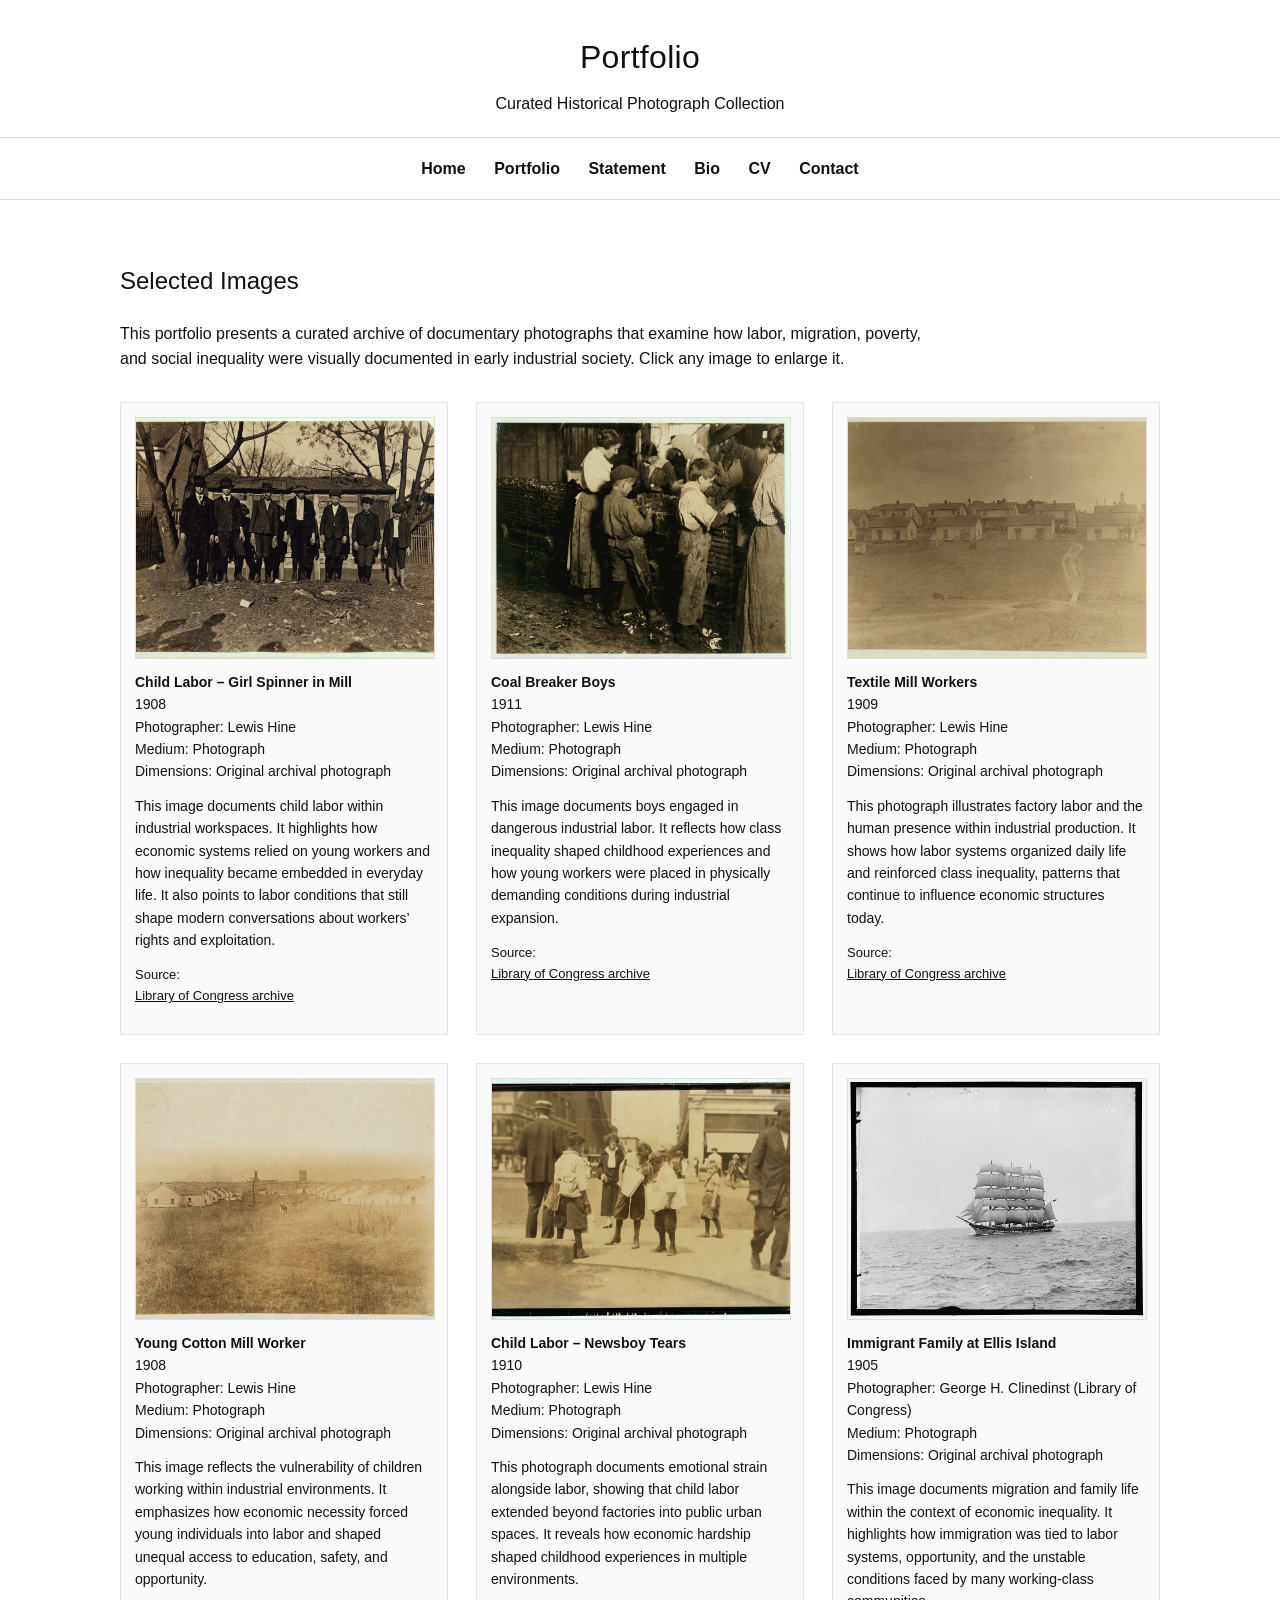
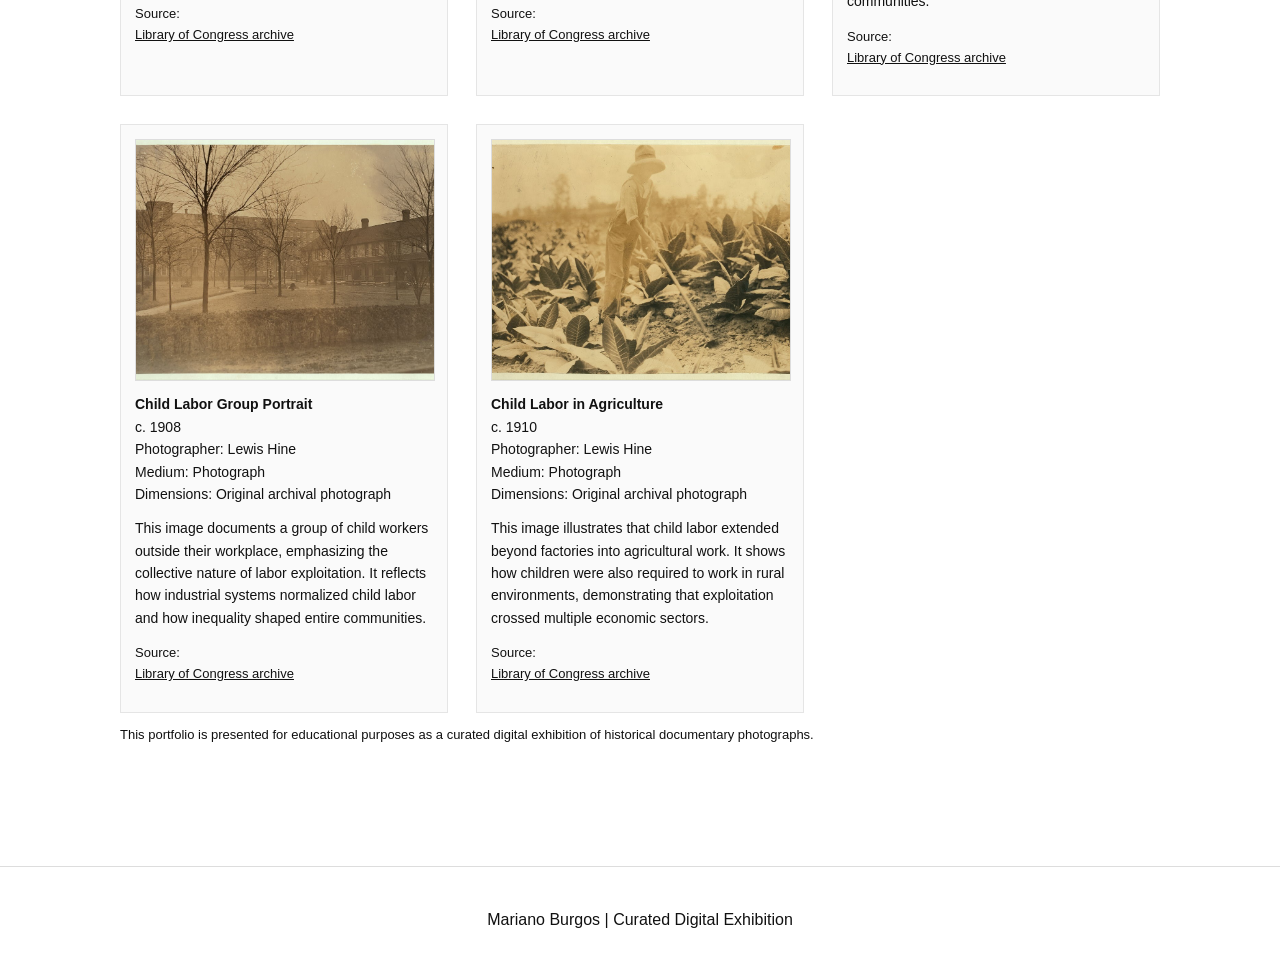
==== portfolio.html @ 3a0ec31e "Add files via upload" ====
<!DOCTYPE html>
<html lang="en">
<head>
  <meta charset="UTF-8" />
  <meta name="viewport" content="width=device-width, initial-scale=1.0" />
  <title>Portfolio | Mariano Burgos</title>
  <link rel="stylesheet" href="styles.css" />
</head>
<body>

  <header class="site-header">
    <h1>Portfolio</h1>
    <p>Curated Historical Photograph Collection</p>
  </header>

  <nav class="site-nav">
    <a href="index.html">Home</a>
    <a href="portfolio.html">Portfolio</a>
    <a href="index.html#statement">Statement</a>
    <a href="index.html#bio">Bio</a>
    <a href="index.html#cv">CV</a>
    <a href="index.html#contact">Contact</a>
  </nav>

  <main class="container">
    <section>
      <h2>Selected Images</h2>
<p class="intro-text">
  This portfolio presents a curated archive of documentary photographs that examine how labor, migration, poverty, and social inequality were visually documented in early industrial society. Click any image to enlarge it.
</p>

      <div class="gallery">

        <article class="art-card">
          <a href="image1.jpg" class="lightbox-trigger">
            <img src="image1.jpg" alt="Child Labor – Girl Spinner in Mill">
          </a>
          <div class="artwork">
            <strong>Child Labor – Girl Spinner in Mill</strong><br>
            1908<br>
            Photographer: Lewis Hine<br>
            Medium: Photograph<br>
            Dimensions: Original archival photograph
          </div>
          <p class="curator-note">
            This image documents child labor within industrial workspaces. It highlights how economic systems relied on young workers and how inequality became embedded in everyday life. It also points to labor conditions that still shape modern conversations about workers’ rights and exploitation.
          </p>
          <p class="source-line">
            Source:
            <a href="https://cdn.loc.gov/service/pnp/nclc/01500/01589v.jpg" target="_blank">Library of Congress archive</a>
          </p>
        </article>

        <article class="art-card">
          <a href="image2.jpg" class="lightbox-trigger">
            <img src="image2.jpg" alt="Coal Breaker Boys">
          </a>
          <div class="artwork">
            <strong>Coal Breaker Boys</strong><br>
            1911<br>
            Photographer: Lewis Hine<br>
            Medium: Photograph<br>
            Dimensions: Original archival photograph
          </div>
          <p class="curator-note">
            This image documents boys engaged in dangerous industrial labor. It reflects how class inequality shaped childhood experiences and how young workers were placed in physically demanding conditions during industrial expansion.
          </p>
          <p class="source-line">
            Source:
            <a href="https://cdn.loc.gov/service/pnp/nclc/01000/01016v.jpg" target="_blank">Library of Congress archive</a>
          </p>
        </article>

        <article class="art-card">
          <a href="image3.jpg" class="lightbox-trigger">
            <img src="image3.jpg" alt="Textile Mill Workers">
          </a>
          <div class="artwork">
            <strong>Textile Mill Workers</strong><br>
            1909<br>
            Photographer: Lewis Hine<br>
            Medium: Photograph<br>
            Dimensions: Original archival photograph
          </div>
          <p class="curator-note">
            This photograph illustrates factory labor and the human presence within industrial production. It shows how labor systems organized daily life and reinforced class inequality, patterns that continue to influence economic structures today.
          </p>
          <p class="source-line">
            Source:
            <a href="https://cdn.loc.gov/service/pnp/nclc/01400/01434v.jpg" target="_blank">Library of Congress archive</a>
          </p>
        </article>

        <article class="art-card">
          <a href="image4.jpg" class="lightbox-trigger">
            <img src="image4.jpg" alt="Young Cotton Mill Worker">
          </a>
          <div class="artwork">
            <strong>Young Cotton Mill Worker</strong><br>
            1908<br>
            Photographer: Lewis Hine<br>
            Medium: Photograph<br>
            Dimensions: Original archival photograph
          </div>
          <p class="curator-note">
            This image reflects the vulnerability of children working within industrial environments. It emphasizes how economic necessity forced young individuals into labor and shaped unequal access to education, safety, and opportunity.
          </p>
          <p class="source-line">
            Source:
            <a href="https://cdn.loc.gov/service/pnp/nclc/01400/01418v.jpg" target="_blank">Library of Congress archive</a>
          </p>
        </article>

        <article class="art-card">
          <a href="image5.jpg" class="lightbox-trigger">
            <img src="image5.jpg" alt="Child Labor – Newsboy Tears">
          </a>
          <div class="artwork">
            <strong>Child Labor – Newsboy Tears</strong><br>
            1910<br>
            Photographer: Lewis Hine<br>
            Medium: Photograph<br>
            Dimensions: Original archival photograph
          </div>
          <p class="curator-note">
            This photograph documents emotional strain alongside labor, showing that child labor extended beyond factories into public urban spaces. It reveals how economic hardship shaped childhood experiences in multiple environments.
          </p>
          <p class="source-line">
            Source:
            <a href="https://cdn.loc.gov/service/pnp/nclc/04000/04056v.jpg" target="_blank">Library of Congress archive</a>
          </p>
        </article>

        <article class="art-card">
          <a href="image6.jpg" class="lightbox-trigger">
            <img src="image6.jpg" alt="Immigrant Family at Ellis Island">
          </a>
          <div class="artwork">
            <strong>Immigrant Family at Ellis Island</strong><br>
            1905<br>
            Photographer: George H. Clinedinst (Library of Congress)<br>
            Medium: Photograph<br>
            Dimensions: Original archival photograph
          </div>
          <p class="curator-note">
            This image documents migration and family life within the context of economic inequality. It highlights how immigration was tied to labor systems, opportunity, and the unstable conditions faced by many working-class communities.
          </p>
          <p class="source-line">
            Source:
            <a href="https://cdn.loc.gov/service/pnp/det/4a10000/4a15000/4a15700/4a15788v.jpg" target="_blank">Library of Congress archive</a>
          </p>
        </article>

        <article class="art-card">
          <a href="image7.jpg" class="lightbox-trigger">
            <img src="image7.jpg" alt="Child Labor Group Portrait">
          </a>
          <div class="artwork">
            <strong>Child Labor Group Portrait</strong><br>
            c. 1908<br>
            Photographer: Lewis Hine<br>
            Medium: Photograph<br>
            Dimensions: Original archival photograph
          </div>
          <p class="curator-note">
            This image documents a group of child workers outside their workplace, emphasizing the collective nature of labor exploitation. It reflects how industrial systems normalized child labor and how inequality shaped entire communities.
          </p>
          <p class="source-line">
            Source:
            <a href="https://cdn.loc.gov/service/pnp/nclc/01500/01584v.jpg" target="_blank">Library of Congress archive</a>
          </p>
        </article>

        <article class="art-card">
          <a href="image8.jpg" class="lightbox-trigger">
            <img src="image8.jpg" alt="Child Labor in Agriculture">
          </a>
          <div class="artwork">
            <strong>Child Labor in Agriculture</strong><br>
            c. 1910<br>
            Photographer: Lewis Hine<br>
            Medium: Photograph<br>
            Dimensions: Original archival photograph
          </div>
          <p class="curator-note">
            This image illustrates that child labor extended beyond factories into agricultural work. It shows how children were also required to work in rural environments, demonstrating that exploitation crossed multiple economic sectors.
          </p>
          <p class="source-line">
            Source:
            <a href="https://cdn.loc.gov/service/pnp/nclc/00500/00553v.jpg" target="_blank">Library of Congress archive</a>
          </p>
        </article>

      </div>

      <p class="archive-note">
        This portfolio is presented for educational purposes as a curated digital exhibition of historical documentary photographs.
      </p>
    </section>
  </main>

  <div id="lightbox" class="lightbox">
    <span class="lightbox-close">&times;</span>
    <img class="lightbox-content" id="lightbox-image" alt="Expanded artwork">
  </div>

  <footer class="site-footer">
    <p>Mariano Burgos | Curated Digital Exhibition</p>
  </footer>

  <script src="script.js"></script>
</body>
</html>
---- styles.css ----
body {
  font-family: Arial, sans-serif;
  margin: 0;
  background: #ffffff;
  color: #111111;
  line-height: 1.6;
}

.hero {
  width: 100%;
  border-bottom: 1px solid #dddddd;
  background: #ffffff;
}

.hero img {
  width: 100%;
  max-height: 520px;
  object-fit: cover;
  display: block;
}

.hero-caption {
  font-size: 12px;
  text-align: center;
  margin: 0;
  padding: 10px 12px 14px;
  color: #555555;
}

.hero-caption a {
  color: #555555;
}

.site-header {
  text-align: center;
  padding: 32px 20px 20px;
  border-bottom: 1px solid #dddddd;
}

.site-header h1 {
  margin: 0 0 8px;
  font-weight: normal;
  letter-spacing: 0.3px;
}

.site-header p {
  margin: 0;
}

.site-nav {
  text-align: center;
  padding: 18px 12px;
  border-bottom: 1px solid #dddddd;
  background: #ffffff;
  position: sticky;
  top: 0;
  z-index: 10;
}

.site-nav a {
  color: #111111;
  text-decoration: none;
  margin: 0 12px;
  font-weight: bold;
}

.site-nav a:hover {
  text-decoration: underline;
}

.container {
  max-width: 1040px;
  margin: 0 auto;
  padding: 42px 20px;
}

section {
  margin-bottom: 58px;
}

h2, h3 {
  font-weight: normal;
}

.intro-block {
  background: #fafafa;
  border: 1px solid #e6e6e6;
  padding: 22px;
}

ul {
  padding-left: 20px;
}

.download-link {
  margin-bottom: 20px;
}

.button-link {
  display: inline-block;
  padding: 10px 16px;
  border: 1px solid #111111;
  text-decoration: none;
  color: #111111;
  font-weight: bold;
}

.button-link:hover {
  background: #111111;
  color: #ffffff;
}

#contact a,
.download-link a,
.source-line a,
.archive-note a {
  color: #111111;
}

.intro-text,
.archive-note {
  max-width: 820px;
}

.gallery {
  display: grid;
  grid-template-columns: repeat(auto-fit, minmax(280px, 1fr));
  gap: 28px;
  margin-top: 30px;
}

.art-card {
  border: 1px solid #e5e5e5;
  padding: 14px;
  background: #fafafa;
}

.art-card a {
  display: block;
}

.art-card img {
  width: 100%;
  height: 240px;
  object-fit: cover;
  display: block;
  border: 1px solid #dddddd;
  cursor: pointer;
}

.artwork {
  font-size: 14px;
  margin-top: 12px;
}

.curator-note {
  font-size: 14px;
  margin-top: 12px;
}

.source-line,
.archive-note {
  font-size: 13px;
  margin-top: 12px;
}

.note-section {
  border-top: 1px solid #dddddd;
  padding-top: 20px;
}

.site-footer {
  text-align: center;
  padding: 24px 20px;
  border-top: 1px solid #dddddd;
  margin-top: 20px;
}

.lightbox {
  display: none;
  position: fixed;
  z-index: 999;
  padding-top: 40px;
  left: 0;
  top: 0;
  width: 100%;
  height: 100%;
  overflow: auto;
  background-color: rgba(0, 0, 0, 0.92);
}

.lightbox-content {
  margin: auto;
  display: block;
  max-width: 90%;
  max-height: 85vh;
}

.lightbox-close {
  position: absolute;
  top: 18px;
  right: 30px;
  color: #ffffff;
  font-size: 40px;
  font-weight: bold;
  cursor: pointer;
}

@media (max-width: 640px) {
  .site-nav a {
    display: inline-block;
    margin: 6px 8px;
  }

  .art-card img {
    height: 220px;
  }

  .lightbox-content {
    max-width: 95%;
  }
}
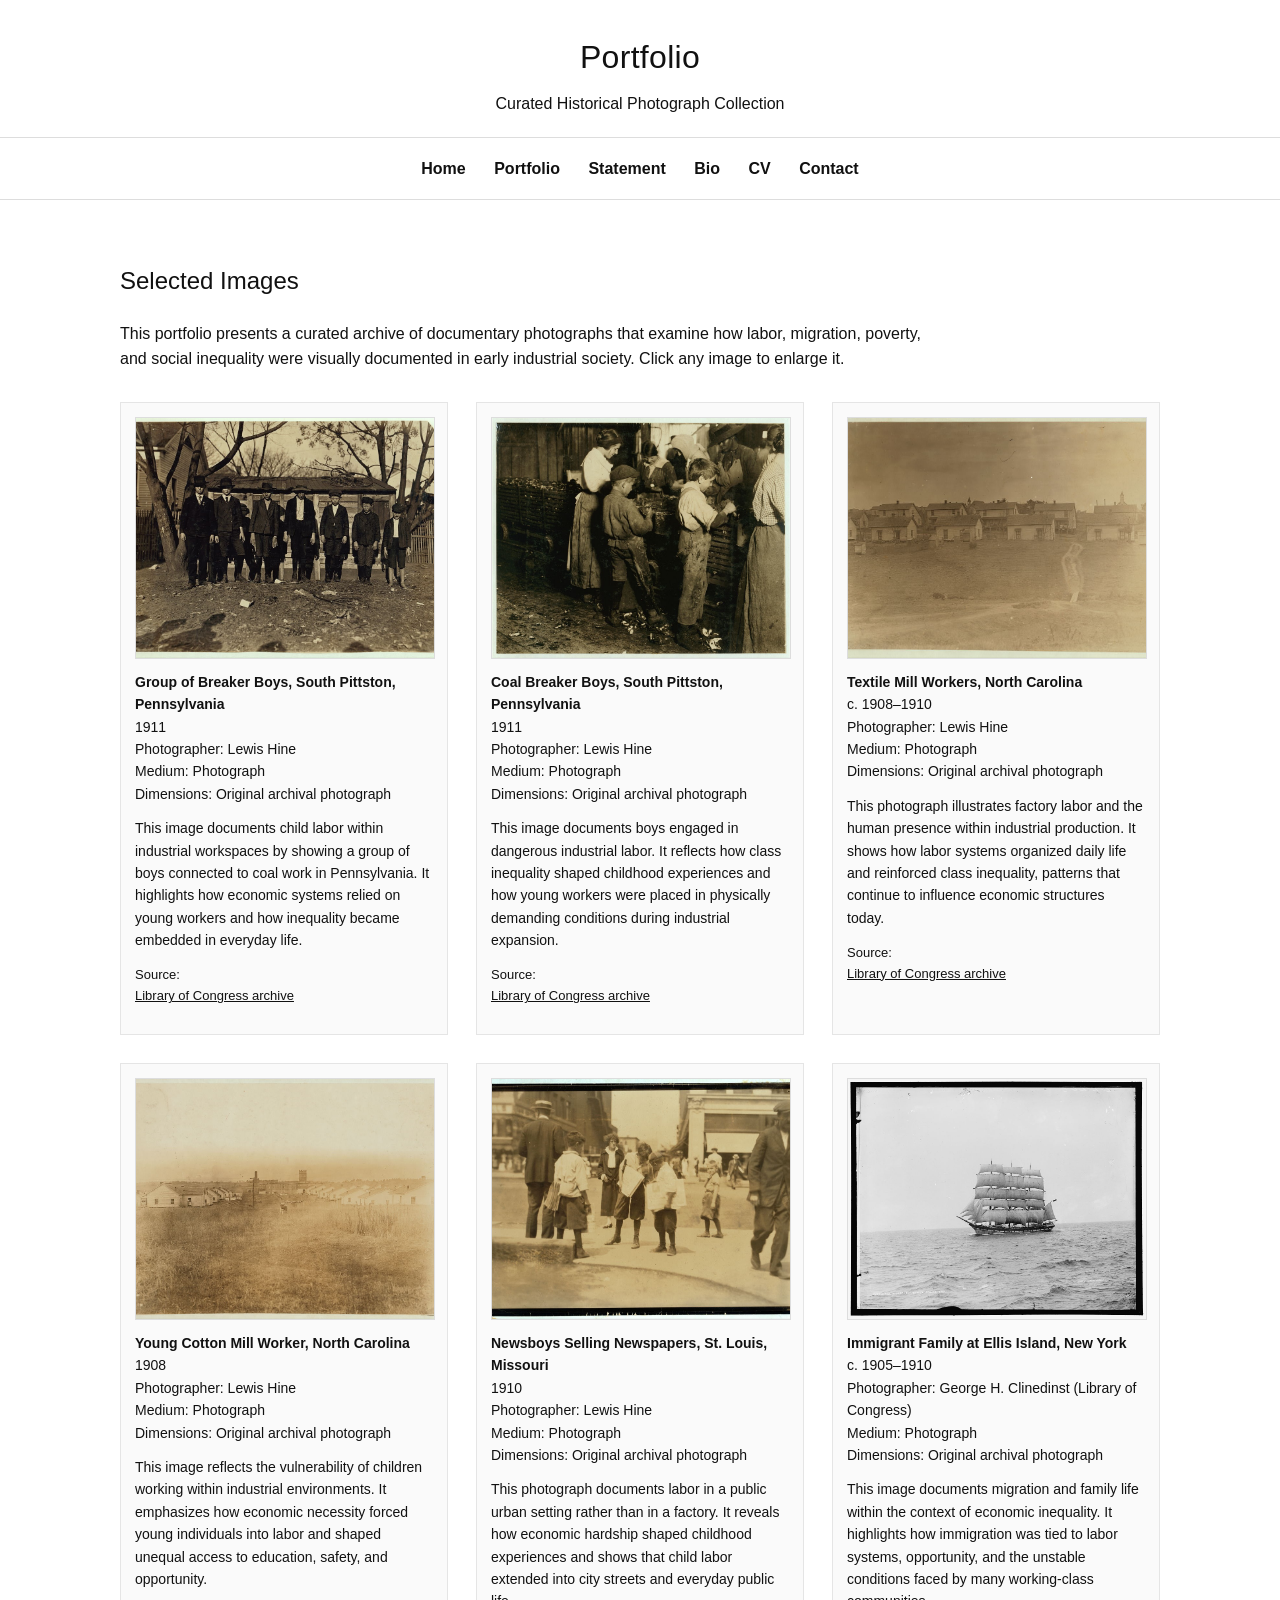
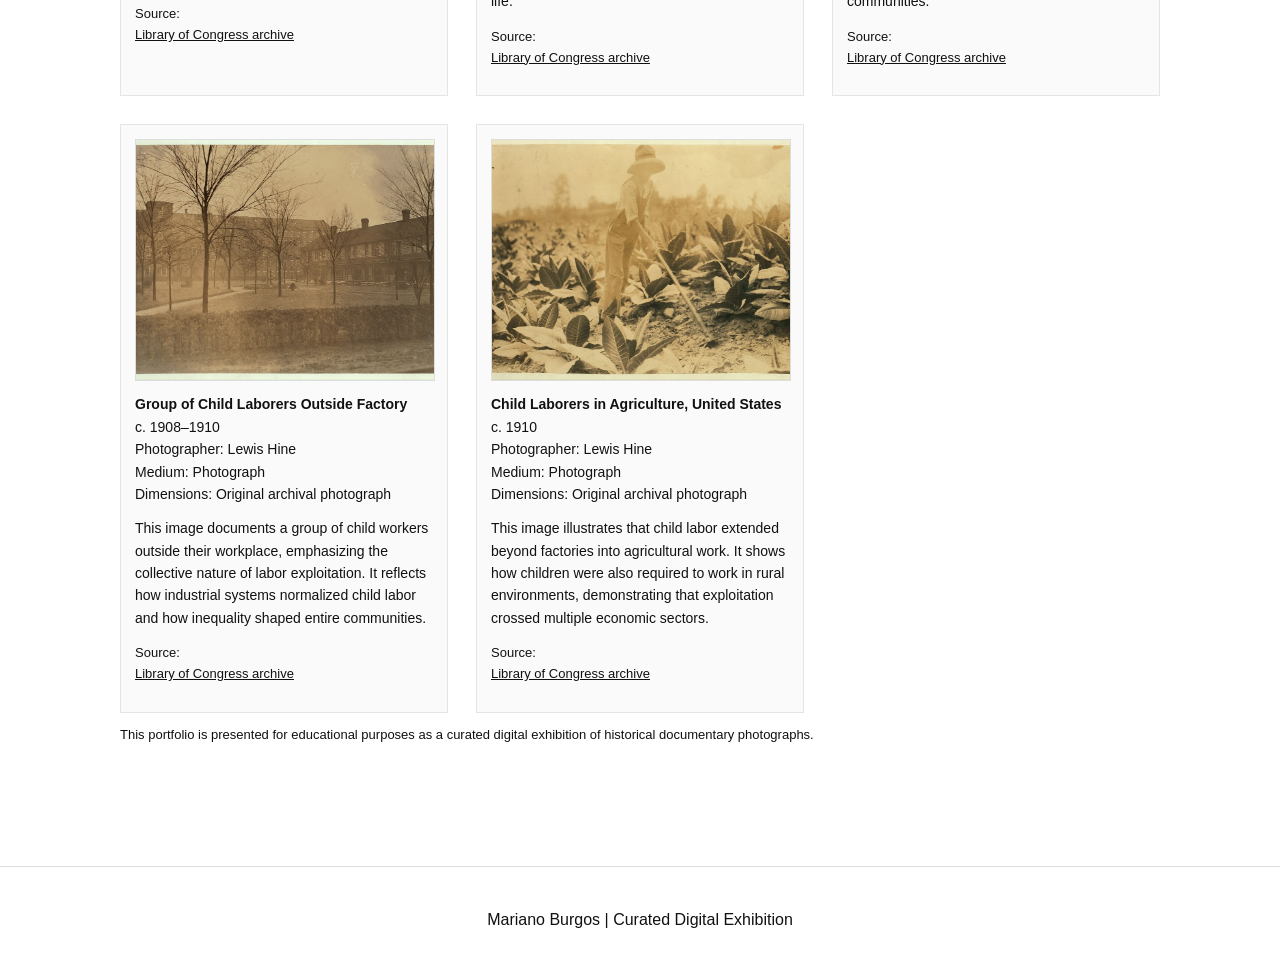
==== commit 5dc8e30f: "Add files via upload" ====
--- a/portfolio.html
+++ b/portfolio.html
@@ -25,84 +25,84 @@
   <main class="container">
     <section>
       <h2>Selected Images</h2>
-<p class="intro-text">
-  This portfolio presents a curated archive of documentary photographs that examine how labor, migration, poverty, and social inequality were visually documented in early industrial society. Click any image to enlarge it.
-</p>
+      <p class="intro-text">
+        This portfolio presents a curated archive of documentary photographs that examine how labor, migration, poverty, and social inequality were visually documented in early industrial society. Click any image to enlarge it.
+      </p>
 
       <div class="gallery">
 
         <article class="art-card">
           <a href="image1.jpg" class="lightbox-trigger">
-            <img src="image1.jpg" alt="Child Labor – Girl Spinner in Mill">
-          </a>
-          <div class="artwork">
-            <strong>Child Labor – Girl Spinner in Mill</strong><br>
+            <img src="image1.jpg" alt="Group of Breaker Boys, South Pittston, Pennsylvania">
+          </a>
+          <div class="artwork">
+            <strong>Group of Breaker Boys, South Pittston, Pennsylvania</strong><br>
+            1911<br>
+            Photographer: Lewis Hine<br>
+            Medium: Photograph<br>
+            Dimensions: Original archival photograph
+          </div>
+          <p class="curator-note">
+            This image documents child labor within industrial workspaces by showing a group of boys connected to coal work in Pennsylvania. It highlights how economic systems relied on young workers and how inequality became embedded in everyday life.
+          </p>
+          <p class="source-line">
+            Source:
+            <a href="https://cdn.loc.gov/service/pnp/nclc/01500/01589v.jpg" target="_blank">Library of Congress archive</a>
+          </p>
+        </article>
+
+        <article class="art-card">
+          <a href="image2.jpg" class="lightbox-trigger">
+            <img src="image2.jpg" alt="Coal Breaker Boys, South Pittston, Pennsylvania">
+          </a>
+          <div class="artwork">
+            <strong>Coal Breaker Boys, South Pittston, Pennsylvania</strong><br>
+            1911<br>
+            Photographer: Lewis Hine<br>
+            Medium: Photograph<br>
+            Dimensions: Original archival photograph
+          </div>
+          <p class="curator-note">
+            This image documents boys engaged in dangerous industrial labor. It reflects how class inequality shaped childhood experiences and how young workers were placed in physically demanding conditions during industrial expansion.
+          </p>
+          <p class="source-line">
+            Source:
+            <a href="https://cdn.loc.gov/service/pnp/nclc/01000/01016v.jpg" target="_blank">Library of Congress archive</a>
+          </p>
+        </article>
+
+        <article class="art-card">
+          <a href="image3.jpg" class="lightbox-trigger">
+            <img src="image3.jpg" alt="Textile Mill Workers, North Carolina">
+          </a>
+          <div class="artwork">
+            <strong>Textile Mill Workers, North Carolina</strong><br>
+            c. 1908–1910<br>
+            Photographer: Lewis Hine<br>
+            Medium: Photograph<br>
+            Dimensions: Original archival photograph
+          </div>
+          <p class="curator-note">
+            This photograph illustrates factory labor and the human presence within industrial production. It shows how labor systems organized daily life and reinforced class inequality, patterns that continue to influence economic structures today.
+          </p>
+          <p class="source-line">
+            Source:
+            <a href="https://cdn.loc.gov/service/pnp/nclc/01400/01434v.jpg" target="_blank">Library of Congress archive</a>
+          </p>
+        </article>
+
+        <article class="art-card">
+          <a href="image4.jpg" class="lightbox-trigger">
+            <img src="image4.jpg" alt="Young Cotton Mill Worker, North Carolina">
+          </a>
+          <div class="artwork">
+            <strong>Young Cotton Mill Worker, North Carolina</strong><br>
             1908<br>
             Photographer: Lewis Hine<br>
             Medium: Photograph<br>
             Dimensions: Original archival photograph
           </div>
           <p class="curator-note">
-            This image documents child labor within industrial workspaces. It highlights how economic systems relied on young workers and how inequality became embedded in everyday life. It also points to labor conditions that still shape modern conversations about workers’ rights and exploitation.
-          </p>
-          <p class="source-line">
-            Source:
-            <a href="https://cdn.loc.gov/service/pnp/nclc/01500/01589v.jpg" target="_blank">Library of Congress archive</a>
-          </p>
-        </article>
-
-        <article class="art-card">
-          <a href="image2.jpg" class="lightbox-trigger">
-            <img src="image2.jpg" alt="Coal Breaker Boys">
-          </a>
-          <div class="artwork">
-            <strong>Coal Breaker Boys</strong><br>
-            1911<br>
-            Photographer: Lewis Hine<br>
-            Medium: Photograph<br>
-            Dimensions: Original archival photograph
-          </div>
-          <p class="curator-note">
-            This image documents boys engaged in dangerous industrial labor. It reflects how class inequality shaped childhood experiences and how young workers were placed in physically demanding conditions during industrial expansion.
-          </p>
-          <p class="source-line">
-            Source:
-            <a href="https://cdn.loc.gov/service/pnp/nclc/01000/01016v.jpg" target="_blank">Library of Congress archive</a>
-          </p>
-        </article>
-
-        <article class="art-card">
-          <a href="image3.jpg" class="lightbox-trigger">
-            <img src="image3.jpg" alt="Textile Mill Workers">
-          </a>
-          <div class="artwork">
-            <strong>Textile Mill Workers</strong><br>
-            1909<br>
-            Photographer: Lewis Hine<br>
-            Medium: Photograph<br>
-            Dimensions: Original archival photograph
-          </div>
-          <p class="curator-note">
-            This photograph illustrates factory labor and the human presence within industrial production. It shows how labor systems organized daily life and reinforced class inequality, patterns that continue to influence economic structures today.
-          </p>
-          <p class="source-line">
-            Source:
-            <a href="https://cdn.loc.gov/service/pnp/nclc/01400/01434v.jpg" target="_blank">Library of Congress archive</a>
-          </p>
-        </article>
-
-        <article class="art-card">
-          <a href="image4.jpg" class="lightbox-trigger">
-            <img src="image4.jpg" alt="Young Cotton Mill Worker">
-          </a>
-          <div class="artwork">
-            <strong>Young Cotton Mill Worker</strong><br>
-            1908<br>
-            Photographer: Lewis Hine<br>
-            Medium: Photograph<br>
-            Dimensions: Original archival photograph
-          </div>
-          <p class="curator-note">
             This image reflects the vulnerability of children working within industrial environments. It emphasizes how economic necessity forced young individuals into labor and shaped unequal access to education, safety, and opportunity.
           </p>
           <p class="source-line">
@@ -113,17 +113,17 @@
 
         <article class="art-card">
           <a href="image5.jpg" class="lightbox-trigger">
-            <img src="image5.jpg" alt="Child Labor – Newsboy Tears">
-          </a>
-          <div class="artwork">
-            <strong>Child Labor – Newsboy Tears</strong><br>
+            <img src="image5.jpg" alt="Newsboys Selling Newspapers, St. Louis, Missouri">
+          </a>
+          <div class="artwork">
+            <strong>Newsboys Selling Newspapers, St. Louis, Missouri</strong><br>
             1910<br>
             Photographer: Lewis Hine<br>
             Medium: Photograph<br>
             Dimensions: Original archival photograph
           </div>
           <p class="curator-note">
-            This photograph documents emotional strain alongside labor, showing that child labor extended beyond factories into public urban spaces. It reveals how economic hardship shaped childhood experiences in multiple environments.
+            This photograph documents labor in a public urban setting rather than in a factory. It reveals how economic hardship shaped childhood experiences and shows that child labor extended into city streets and everyday public life.
           </p>
           <p class="source-line">
             Source:
@@ -133,11 +133,11 @@
 
         <article class="art-card">
           <a href="image6.jpg" class="lightbox-trigger">
-            <img src="image6.jpg" alt="Immigrant Family at Ellis Island">
-          </a>
-          <div class="artwork">
-            <strong>Immigrant Family at Ellis Island</strong><br>
-            1905<br>
+            <img src="image6.jpg" alt="Immigrant Family at Ellis Island, New York">
+          </a>
+          <div class="artwork">
+            <strong>Immigrant Family at Ellis Island, New York</strong><br>
+            c. 1905–1910<br>
             Photographer: George H. Clinedinst (Library of Congress)<br>
             Medium: Photograph<br>
             Dimensions: Original archival photograph
@@ -153,11 +153,11 @@
 
         <article class="art-card">
           <a href="image7.jpg" class="lightbox-trigger">
-            <img src="image7.jpg" alt="Child Labor Group Portrait">
-          </a>
-          <div class="artwork">
-            <strong>Child Labor Group Portrait</strong><br>
-            c. 1908<br>
+            <img src="image7.jpg" alt="Group of Child Laborers Outside Factory">
+          </a>
+          <div class="artwork">
+            <strong>Group of Child Laborers Outside Factory</strong><br>
+            c. 1908–1910<br>
             Photographer: Lewis Hine<br>
             Medium: Photograph<br>
             Dimensions: Original archival photograph
@@ -173,10 +173,10 @@
 
         <article class="art-card">
           <a href="image8.jpg" class="lightbox-trigger">
-            <img src="image8.jpg" alt="Child Labor in Agriculture">
-          </a>
-          <div class="artwork">
-            <strong>Child Labor in Agriculture</strong><br>
+            <img src="image8.jpg" alt="Child Laborers in Agriculture, United States">
+          </a>
+          <div class="artwork">
+            <strong>Child Laborers in Agriculture, United States</strong><br>
             c. 1910<br>
             Photographer: Lewis Hine<br>
             Medium: Photograph<br>
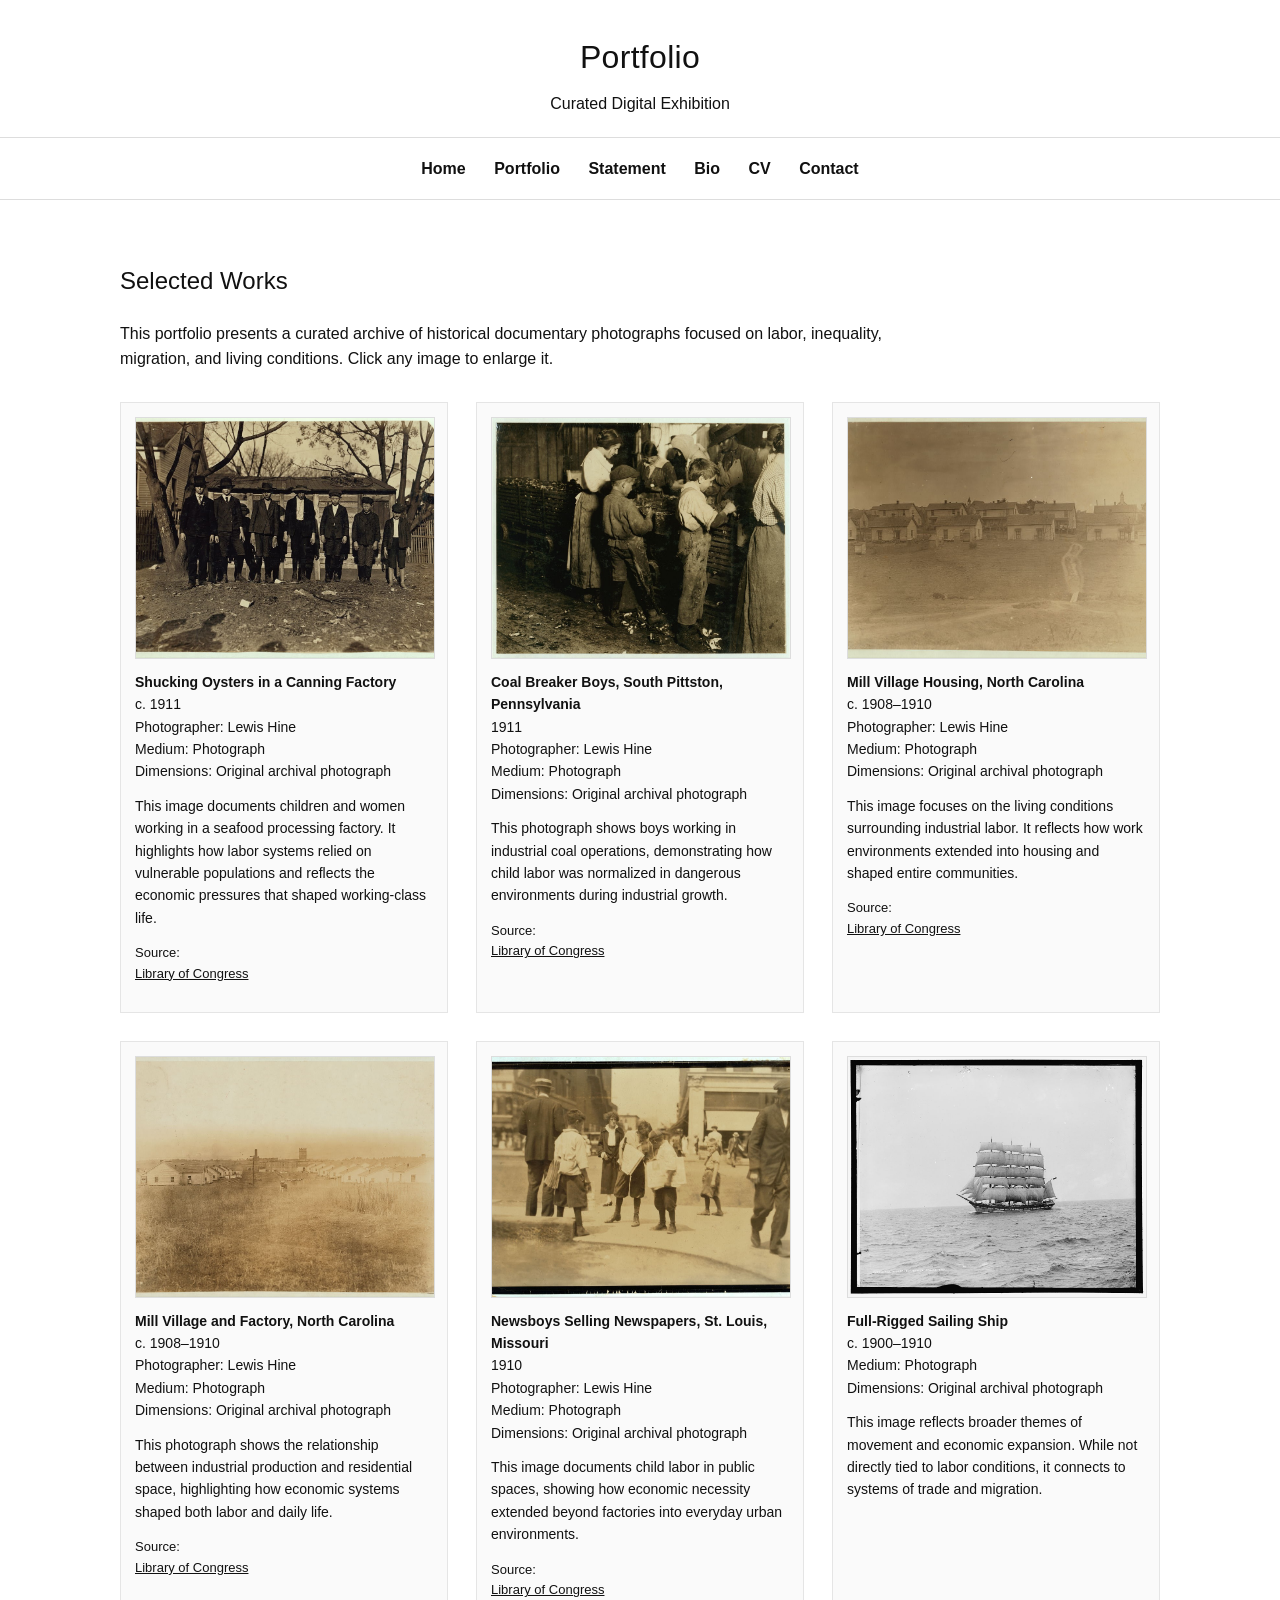
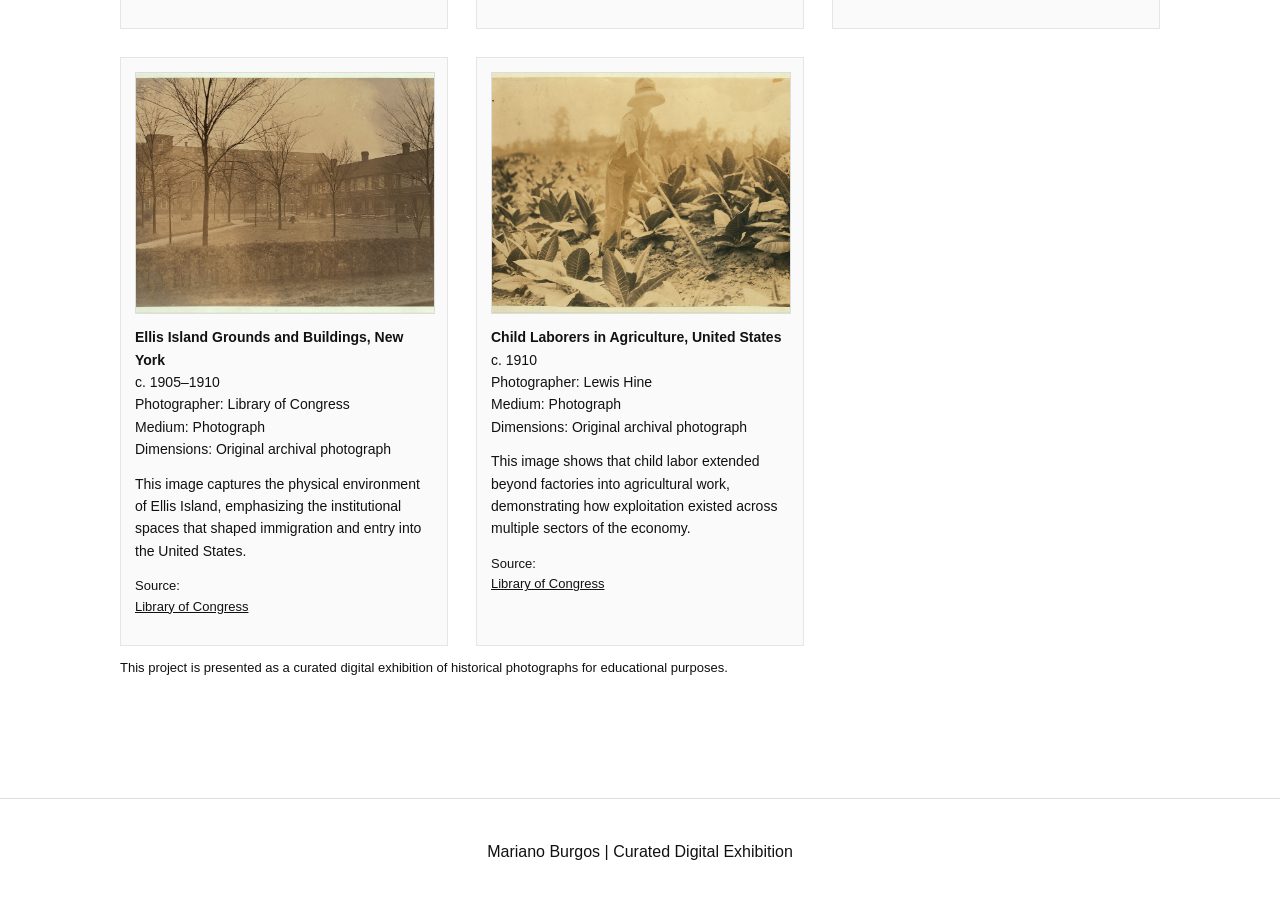
==== commit 858f6a2c: "Add files via upload" ====
--- a/portfolio.html
+++ b/portfolio.html
@@ -1,213 +1,246 @@
 <!DOCTYPE html>
 <html lang="en">
 <head>
-  <meta charset="UTF-8" />
-  <meta name="viewport" content="width=device-width, initial-scale=1.0" />
-  <title>Portfolio | Mariano Burgos</title>
-  <link rel="stylesheet" href="styles.css" />
+<meta charset="UTF-8">
+<meta name="viewport" content="width=device-width, initial-scale=1.0">
+<title>Portfolio | Mariano Burgos</title>
+<link rel="stylesheet" href="styles.css">
 </head>
+
 <body>
 
-  <header class="site-header">
-    <h1>Portfolio</h1>
-    <p>Curated Historical Photograph Collection</p>
-  </header>
-
-  <nav class="site-nav">
-    <a href="index.html">Home</a>
-    <a href="portfolio.html">Portfolio</a>
-    <a href="index.html#statement">Statement</a>
-    <a href="index.html#bio">Bio</a>
-    <a href="index.html#cv">CV</a>
-    <a href="index.html#contact">Contact</a>
-  </nav>
-
-  <main class="container">
-    <section>
-      <h2>Selected Images</h2>
-      <p class="intro-text">
-        This portfolio presents a curated archive of documentary photographs that examine how labor, migration, poverty, and social inequality were visually documented in early industrial society. Click any image to enlarge it.
-      </p>
-
-      <div class="gallery">
-
-        <article class="art-card">
-          <a href="image1.jpg" class="lightbox-trigger">
-            <img src="image1.jpg" alt="Group of Breaker Boys, South Pittston, Pennsylvania">
-          </a>
-          <div class="artwork">
-            <strong>Group of Breaker Boys, South Pittston, Pennsylvania</strong><br>
-            1911<br>
-            Photographer: Lewis Hine<br>
-            Medium: Photograph<br>
-            Dimensions: Original archival photograph
-          </div>
-          <p class="curator-note">
-            This image documents child labor within industrial workspaces by showing a group of boys connected to coal work in Pennsylvania. It highlights how economic systems relied on young workers and how inequality became embedded in everyday life.
-          </p>
-          <p class="source-line">
-            Source:
-            <a href="https://cdn.loc.gov/service/pnp/nclc/01500/01589v.jpg" target="_blank">Library of Congress archive</a>
-          </p>
-        </article>
-
-        <article class="art-card">
-          <a href="image2.jpg" class="lightbox-trigger">
-            <img src="image2.jpg" alt="Coal Breaker Boys, South Pittston, Pennsylvania">
-          </a>
-          <div class="artwork">
-            <strong>Coal Breaker Boys, South Pittston, Pennsylvania</strong><br>
-            1911<br>
-            Photographer: Lewis Hine<br>
-            Medium: Photograph<br>
-            Dimensions: Original archival photograph
-          </div>
-          <p class="curator-note">
-            This image documents boys engaged in dangerous industrial labor. It reflects how class inequality shaped childhood experiences and how young workers were placed in physically demanding conditions during industrial expansion.
-          </p>
-          <p class="source-line">
-            Source:
-            <a href="https://cdn.loc.gov/service/pnp/nclc/01000/01016v.jpg" target="_blank">Library of Congress archive</a>
-          </p>
-        </article>
-
-        <article class="art-card">
-          <a href="image3.jpg" class="lightbox-trigger">
-            <img src="image3.jpg" alt="Textile Mill Workers, North Carolina">
-          </a>
-          <div class="artwork">
-            <strong>Textile Mill Workers, North Carolina</strong><br>
-            c. 1908–1910<br>
-            Photographer: Lewis Hine<br>
-            Medium: Photograph<br>
-            Dimensions: Original archival photograph
-          </div>
-          <p class="curator-note">
-            This photograph illustrates factory labor and the human presence within industrial production. It shows how labor systems organized daily life and reinforced class inequality, patterns that continue to influence economic structures today.
-          </p>
-          <p class="source-line">
-            Source:
-            <a href="https://cdn.loc.gov/service/pnp/nclc/01400/01434v.jpg" target="_blank">Library of Congress archive</a>
-          </p>
-        </article>
-
-        <article class="art-card">
-          <a href="image4.jpg" class="lightbox-trigger">
-            <img src="image4.jpg" alt="Young Cotton Mill Worker, North Carolina">
-          </a>
-          <div class="artwork">
-            <strong>Young Cotton Mill Worker, North Carolina</strong><br>
-            1908<br>
-            Photographer: Lewis Hine<br>
-            Medium: Photograph<br>
-            Dimensions: Original archival photograph
-          </div>
-          <p class="curator-note">
-            This image reflects the vulnerability of children working within industrial environments. It emphasizes how economic necessity forced young individuals into labor and shaped unequal access to education, safety, and opportunity.
-          </p>
-          <p class="source-line">
-            Source:
-            <a href="https://cdn.loc.gov/service/pnp/nclc/01400/01418v.jpg" target="_blank">Library of Congress archive</a>
-          </p>
-        </article>
-
-        <article class="art-card">
-          <a href="image5.jpg" class="lightbox-trigger">
-            <img src="image5.jpg" alt="Newsboys Selling Newspapers, St. Louis, Missouri">
-          </a>
-          <div class="artwork">
-            <strong>Newsboys Selling Newspapers, St. Louis, Missouri</strong><br>
-            1910<br>
-            Photographer: Lewis Hine<br>
-            Medium: Photograph<br>
-            Dimensions: Original archival photograph
-          </div>
-          <p class="curator-note">
-            This photograph documents labor in a public urban setting rather than in a factory. It reveals how economic hardship shaped childhood experiences and shows that child labor extended into city streets and everyday public life.
-          </p>
-          <p class="source-line">
-            Source:
-            <a href="https://cdn.loc.gov/service/pnp/nclc/04000/04056v.jpg" target="_blank">Library of Congress archive</a>
-          </p>
-        </article>
-
-        <article class="art-card">
-          <a href="image6.jpg" class="lightbox-trigger">
-            <img src="image6.jpg" alt="Immigrant Family at Ellis Island, New York">
-          </a>
-          <div class="artwork">
-            <strong>Immigrant Family at Ellis Island, New York</strong><br>
-            c. 1905–1910<br>
-            Photographer: George H. Clinedinst (Library of Congress)<br>
-            Medium: Photograph<br>
-            Dimensions: Original archival photograph
-          </div>
-          <p class="curator-note">
-            This image documents migration and family life within the context of economic inequality. It highlights how immigration was tied to labor systems, opportunity, and the unstable conditions faced by many working-class communities.
-          </p>
-          <p class="source-line">
-            Source:
-            <a href="https://cdn.loc.gov/service/pnp/det/4a10000/4a15000/4a15700/4a15788v.jpg" target="_blank">Library of Congress archive</a>
-          </p>
-        </article>
-
-        <article class="art-card">
-          <a href="image7.jpg" class="lightbox-trigger">
-            <img src="image7.jpg" alt="Group of Child Laborers Outside Factory">
-          </a>
-          <div class="artwork">
-            <strong>Group of Child Laborers Outside Factory</strong><br>
-            c. 1908–1910<br>
-            Photographer: Lewis Hine<br>
-            Medium: Photograph<br>
-            Dimensions: Original archival photograph
-          </div>
-          <p class="curator-note">
-            This image documents a group of child workers outside their workplace, emphasizing the collective nature of labor exploitation. It reflects how industrial systems normalized child labor and how inequality shaped entire communities.
-          </p>
-          <p class="source-line">
-            Source:
-            <a href="https://cdn.loc.gov/service/pnp/nclc/01500/01584v.jpg" target="_blank">Library of Congress archive</a>
-          </p>
-        </article>
-
-        <article class="art-card">
-          <a href="image8.jpg" class="lightbox-trigger">
-            <img src="image8.jpg" alt="Child Laborers in Agriculture, United States">
-          </a>
-          <div class="artwork">
-            <strong>Child Laborers in Agriculture, United States</strong><br>
-            c. 1910<br>
-            Photographer: Lewis Hine<br>
-            Medium: Photograph<br>
-            Dimensions: Original archival photograph
-          </div>
-          <p class="curator-note">
-            This image illustrates that child labor extended beyond factories into agricultural work. It shows how children were also required to work in rural environments, demonstrating that exploitation crossed multiple economic sectors.
-          </p>
-          <p class="source-line">
-            Source:
-            <a href="https://cdn.loc.gov/service/pnp/nclc/00500/00553v.jpg" target="_blank">Library of Congress archive</a>
-          </p>
-        </article>
-
-      </div>
-
-      <p class="archive-note">
-        This portfolio is presented for educational purposes as a curated digital exhibition of historical documentary photographs.
-      </p>
-    </section>
-  </main>
-
-  <div id="lightbox" class="lightbox">
-    <span class="lightbox-close">&times;</span>
-    <img class="lightbox-content" id="lightbox-image" alt="Expanded artwork">
-  </div>
-
-  <footer class="site-footer">
-    <p>Mariano Burgos | Curated Digital Exhibition</p>
-  </footer>
-
-  <script src="script.js"></script>
+<header class="site-header">
+  <h1>Portfolio</h1>
+  <p>Curated Digital Exhibition</p>
+</header>
+
+<nav class="site-nav">
+  <a href="index.html">Home</a>
+  <a href="portfolio.html">Portfolio</a>
+  <a href="index.html#statement">Statement</a>
+  <a href="index.html#bio">Bio</a>
+  <a href="index.html#cv">CV</a>
+  <a href="index.html#contact">Contact</a>
+</nav>
+
+<main class="container">
+
+<section>
+<h2>Selected Works</h2>
+
+<p class="intro-text">
+This portfolio presents a curated archive of historical documentary photographs focused on labor, inequality, migration, and living conditions. Click any image to enlarge it.
+</p>
+
+<div class="gallery">
+
+<!-- 1 -->
+<div class="art-card">
+<a href="image1.jpg" class="lightbox-trigger">
+<img src="image1.jpg">
+</a>
+
+<div class="artwork">
+<strong>Shucking Oysters in a Canning Factory</strong><br>
+c. 1911<br>
+Photographer: Lewis Hine<br>
+Medium: Photograph<br>
+Dimensions: Original archival photograph
+</div>
+
+<p class="curator-note">
+This image documents children and women working in a seafood processing factory. It highlights how labor systems relied on vulnerable populations and reflects the economic pressures that shaped working-class life.
+</p>
+
+<p class="source-line">
+Source:
+<a href="https://cdn.loc.gov/service/pnp/nclc/01500/01589v.jpg" target="_blank">Library of Congress</a>
+</p>
+</div>
+
+<!-- 2 -->
+<div class="art-card">
+<a href="image2.jpg" class="lightbox-trigger">
+<img src="image2.jpg">
+</a>
+
+<div class="artwork">
+<strong>Coal Breaker Boys, South Pittston, Pennsylvania</strong><br>
+1911<br>
+Photographer: Lewis Hine<br>
+Medium: Photograph<br>
+Dimensions: Original archival photograph
+</div>
+
+<p class="curator-note">
+This photograph shows boys working in industrial coal operations, demonstrating how child labor was normalized in dangerous environments during industrial growth.
+</p>
+
+<p class="source-line">
+Source:
+<a href="https://cdn.loc.gov/service/pnp/nclc/01000/01016v.jpg" target="_blank">Library of Congress</a>
+</p>
+</div>
+
+<!-- 3 -->
+<div class="art-card">
+<a href="image3.jpg" class="lightbox-trigger">
+<img src="image3.jpg">
+</a>
+
+<div class="artwork">
+<strong>Mill Village Housing, North Carolina</strong><br>
+c. 1908–1910<br>
+Photographer: Lewis Hine<br>
+Medium: Photograph<br>
+Dimensions: Original archival photograph
+</div>
+
+<p class="curator-note">
+This image focuses on the living conditions surrounding industrial labor. It reflects how work environments extended into housing and shaped entire communities.
+</p>
+
+<p class="source-line">
+Source:
+<a href="https://cdn.loc.gov/service/pnp/nclc/01400/01434v.jpg" target="_blank">Library of Congress</a>
+</p>
+</div>
+
+<!-- 4 -->
+<div class="art-card">
+<a href="image4.jpg" class="lightbox-trigger">
+<img src="image4.jpg">
+</a>
+
+<div class="artwork">
+<strong>Mill Village and Factory, North Carolina</strong><br>
+c. 1908–1910<br>
+Photographer: Lewis Hine<br>
+Medium: Photograph<br>
+Dimensions: Original archival photograph
+</div>
+
+<p class="curator-note">
+This photograph shows the relationship between industrial production and residential space, highlighting how economic systems shaped both labor and daily life.
+</p>
+
+<p class="source-line">
+Source:
+<a href="https://cdn.loc.gov/service/pnp/nclc/01400/01418v.jpg" target="_blank">Library of Congress</a>
+</p>
+</div>
+
+<!-- 5 -->
+<div class="art-card">
+<a href="image5.jpg" class="lightbox-trigger">
+<img src="image5.jpg">
+</a>
+
+<div class="artwork">
+<strong>Newsboys Selling Newspapers, St. Louis, Missouri</strong><br>
+1910<br>
+Photographer: Lewis Hine<br>
+Medium: Photograph<br>
+Dimensions: Original archival photograph
+</div>
+
+<p class="curator-note">
+This image documents child labor in public spaces, showing how economic necessity extended beyond factories into everyday urban environments.
+</p>
+
+<p class="source-line">
+Source:
+<a href="https://cdn.loc.gov/service/pnp/nclc/04000/04056v.jpg" target="_blank">Library of Congress</a>
+</p>
+</div>
+
+<!-- 6 -->
+<div class="art-card">
+<a href="image6.jpg" class="lightbox-trigger">
+<img src="image6.jpg">
+</a>
+
+<div class="artwork">
+<strong>Full-Rigged Sailing Ship</strong><br>
+c. 1900–1910<br>
+Medium: Photograph<br>
+Dimensions: Original archival photograph
+</div>
+
+<p class="curator-note">
+This image reflects broader themes of movement and economic expansion. While not directly tied to labor conditions, it connects to systems of trade and migration.
+</p>
+</div>
+
+<!-- 7 -->
+<div class="art-card">
+<a href="image7.jpg" class="lightbox-trigger">
+<img src="image7.jpg">
+</a>
+
+<div class="artwork">
+<strong>Ellis Island Grounds and Buildings, New York</strong><br>
+c. 1905–1910<br>
+Photographer: Library of Congress<br>
+Medium: Photograph<br>
+Dimensions: Original archival photograph
+</div>
+
+<p class="curator-note">
+This image captures the physical environment of Ellis Island, emphasizing the institutional spaces that shaped immigration and entry into the United States.
+</p>
+
+<p class="source-line">
+Source:
+<a href="https://cdn.loc.gov/service/pnp/det/4a10000/4a15000/4a15700/4a15788v.jpg" target="_blank">Library of Congress</a>
+</p>
+</div>
+
+<!-- 8 -->
+<div class="art-card">
+<a href="image8.jpg" class="lightbox-trigger">
+<img src="image8.jpg">
+</a>
+
+<div class="artwork">
+<strong>Child Laborers in Agriculture, United States</strong><br>
+c. 1910<br>
+Photographer: Lewis Hine<br>
+Medium: Photograph<br>
+Dimensions: Original archival photograph
+</div>
+
+<p class="curator-note">
+This image shows that child labor extended beyond factories into agricultural work, demonstrating how exploitation existed across multiple sectors of the economy.
+</p>
+
+<p class="source-line">
+Source:
+<a href="https://cdn.loc.gov/service/pnp/nclc/00500/00553v.jpg" target="_blank">Library of Congress</a>
+</p>
+</div>
+
+</div>
+
+<p class="archive-note">
+This project is presented as a curated digital exhibition of historical photographs for educational purposes.
+</p>
+
+</section>
+
+</main>
+
+<!-- LIGHTBOX -->
+<div id="lightbox" class="lightbox">
+<span class="lightbox-close">&times;</span>
+<img class="lightbox-content" id="lightbox-image">
+</div>
+
+<footer class="site-footer">
+<p>Mariano Burgos | Curated Digital Exhibition</p>
+</footer>
+
+<script src="script.js"></script>
+
 </body>
 </html>
